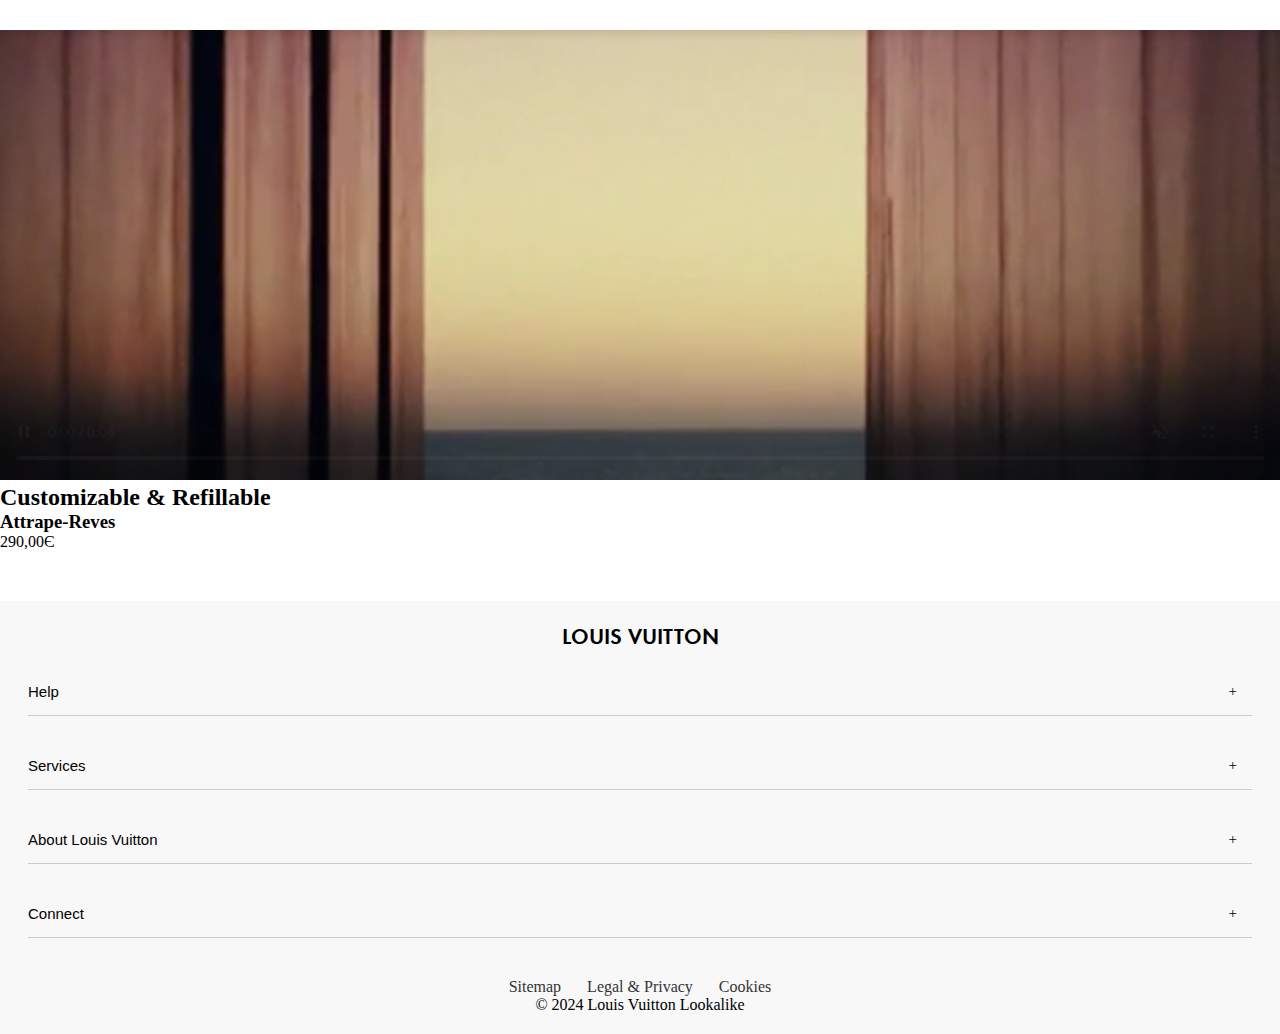
==== attrape-reves.html @ ec3d1ac6 "." ====
<!DOCTYPE html>
<html lang="nl">
<head>
    <meta charset="UTF-8">
    <meta name="viewport" content="width=device-width, initial-scale=1.0">
    <title>Louis Vuitton Lookalike</title>
    <link rel="stylesheet" href="style.css">
</head>
<body>

    <!-- Navigatiebalk -->
    <header>
        <nav>
            <h1>LOUIS VUITTON</h1>            
        </nav>

    </header>

    <main>

        <section class="hero">
            <video autoplay loop muted controls>
                <source src="./videos/attrape-reves-video.mp4" type="video/mp4">
            </video>
        </section>

        <section class="beschrijving">

            <h2>Customizable & Refillable</h2>

            <h3>Attrape-Reves</h3>
            <p>290,00Є</p>

        </section>


    </main>


    <!-- Footer -->
    <footer>

        <h2>LOUIS VUITTON</h2>

        <ul class="buttonlist">
            <li><button type="button">Help</button><p>+</p></li>
            <li><button type="button">Services</button><p>+</p></li>
            <li><button type="button">About Louis Vuitton</button><p>+</p></li>
            <li><button type="button">Connect</button><p>+</p></li> 
        </ul>

        <ul>
            <li><a href="#">Sitemap</a></li>
            <li><a href="#">Legal & Privacy</a></li>
            <li><a href="#">Cookies</a></li> 
        </ul>

        <p>&copy; 2024 Louis Vuitton Lookalike</p>

    </footer>

    <script src="document.js"></script>
</body>
</html>
---- style.css ----
/* FONTS IMPLEMENTEREN */
@font-face {
    font-family: LouisVuitton;
    font-weight: normal;
    src: url("./fonts/LouisVuitton-Regular.woff2");
}

@font-face {
    font-family: LouisVuitton;
    font-weight: bold;
    src: url("./fonts/LouisVuitton-Demi.woff2");
}

@font-face {
    font-family: LouisVuittonOblique;
    font-weight: normal;
    src: url("./fonts/LouisVuitton-Oblique.woff2");
}

* {
    margin: 0;
    padding: 0;
}

header {
  position: fixed;
  top: 0;
  width: 100%;
  background: white;
  padding: 15px;
  box-shadow: 0 4px 8px rgba(0, 0, 0, 0.1);
  display: flex;
  justify-content: flex-start;
  column-gap: 4em;
  align-items: center;
  z-index: 999;
}

header > button {
  order:-1;
  border: none;
}



/************/
/* HET MENU */
/************/

header nav {
  /* JOUW CODE HIER - stap 1 */
  position:fixed;
  left:0;
  right:0;
  top:3.5em;
  bottom:0;
  
  /* JOUW CODE HIER - stap 2 */
  translate: 0% -150%;
  
  /* JOUW CODE HIER - stap 4 */
  transition:translate .3s;
}

header button img{
  padding: 0.5em;
  background-color: #000;
}

header button{
  border: none;
}

.menubuttonlist {
  flex-direction: column;

}

.menubuttonlist li{
  display: flex;
  justify-content: space-between;
}

.menubuttonlist button{
  font-size: 20px;
  font-family: LouisVuitton;
  font-weight: normal;
  border: none;
  background-color: #f8f8f8;
}

.menubuttonlist p{
  font-size: 20px;
  font-family: LouisVuitton;
  font-weight: Bold;
  padding: 1em 2em 1em 1em;
}

/* als menu open is */
nav.toonMenu {
  /* JOUW CODE HIER - stap 4 */
  translate:0% 0%;
  background-color: #f8f8f8;
  text-decoration: none;
  width: 100%;
  padding: 1em 0em 0em 1em;
  top: 0em;

}


h1{
    font-family: LouisVuitton;
    font-weight: bold;
    font-size: 22px;
}

/* HERO GEDEELTE */
.hero {
    position: relative;
    background-color: white;
}

.hero video{
    height: 30em;
    object-fit: cover;
    width: 100%;
}

.hero h2{
    position: absolute;
    display: flex;
    justify-content: center;
    text-align: center;
    bottom: 5rem;
    left: 4rem;
    right: 4rem;
    font-family: LouisVuitton;
    font-weight: normal;
    font-size: 30px;
    color: white;
}

.hero div{
    position: absolute;
    display: flex;
    justify-content: center;   
    bottom: 3rem;
    left: 4rem;
    right: 4rem;
}

.hero a{
    padding-top: 30px;
    padding-left: 15px;
    padding-right: 15px;
    font-family: LouisVuitton;
    font-weight: normal;
    text-decoration: underline;
    color: white;
}

/* EXPLORE GEDEELTE */
.explore ul{
    display: grid;
    grid-template-columns: 1fr 1fr;
    gap: 2rem;
    margin: 1.2em;
}

.explore li{
    display: flex;
    flex-direction: column; 
    align-items: center;
    text-align: center;

}

.explore img{
    width: 100%;
    border-radius: 2em; 
    order: -1;  
}


.explore H2{
    display: flex;
    text-align: center;
    font-family: LouisVuitton;
    font-weight: bold;
    font-size: 22px;
    margin: 2em;

}

.explore H3{
    width: 100%;
    font-size: 15px;
    font-family: LouisVuitton;
    font-weight: bold;
    margin-top: 1em;
}

/* GIFTS GEDEELTE */
.gifts {
    display: flex;
    flex-direction: column; /* Zorgt ervoor dat elementen onder elkaar staan */
    align-items: center; /* Centreert horizontaal */
}

.gifts img{
    height: 30em;
    object-fit: cover;
    width: 100%;
    margin: 2em 0em 0em 0em;
    
}

.gifts h2{
    font-family: LouisVuitton;
    font-weight: normal;
    font-size: 17px;
    text-align: center; 
    margin-top: 2em;
}

.gifts h3{
    font-family: LouisVuitton;
    font-weight: bold;
    text-align: center;
    font-size: 22px;
    margin-bottom: 1em;
}

.gifts ul{
    display: grid;
    grid-template-columns: 1fr 1fr;
    gap: 2rem;
    margin: 1.2em;
}

.gifts li{
  position:relative;
  display: flex;
  flex-direction: column; 
  align-items: center;
  text-align: center;
}

.gifts ul li img{
    width: 100%;
    height: 12em;
    background-color: #e7e6e5;
    order: -1;  
}

.gifts > a:last-of-type{
    text-decoration: none;
    font-family: LouisVuitton;
    font-weight: normal;
    border: 1px solid #000; 
    color: #000;
    padding: .8125rem 2rem;
    border-radius: 2em; 
    margin: 3em 0em 3em 0em;
    
}

.gifts ul li a{
  text-decoration: none;
  color: #000;
  position:relative;
  display: flex;
  flex-direction: column; 
  align-items: center;
  text-align: center;
}

.gifts button {
  text-decoration: none;
  position: absolute;
  right: 0.5em;
  top: 0.2em;
  z-index: 3;
  padding: 0em;
  font-size: 2em;
  background: none;
  border: none;
  width: fit-content;
}

li.liked button.like {  
  background: none;
  color:crimson;
  font-size: 2em;
}


.services h2{
    font-family: LouisVuitton;
    font-weight: bold;
    font-size: 22px;
    text-align: center; 
    margin-bottom: 1em;
}

.services p{
    font-family: LouisVuitton;
    font-weight: normal;  
    font-size: 17px;
    margin-bottom: 2em;
    text-align: center;
}

  
/******************************/
/* DE CAROCARROUSEL CONTAINER */
/******************************/

.caroCarrousel {
	/* basis waarden die door de hele carrousel gebruikt worden */
	/* kun je zelf aanpassen */
	--caroCarrouselMainColor:#333;
  --caroCarrouselAccentColor:#1b75b3;
	--caroCarrouselShadeColor:#ddd9;

  position: relative;
	outline:none;
}

/************************************/
/* de carrousel elementen container */
.caroCarrousel > ul {
  margin: 0; padding: 0;
  list-style: none;
	display: flex;
	
	/* handmatig scrollen is mogelijk */
	overflow: hidden;
	
	/* snappen als er gescrolled wordt - andere helft bij li */
  scroll-snap-type: inline mandatory;
  
  /* smooth als met js gescrolled wordt */
	scroll-behavior: smooth;
  
  /* scrollbar zoveel mogelijk verbergen */
  -webkit-overflow-scrolling: touch; /* voor iOS*/
  -ms-overflow-style: none; /* voor IE */
	scrollbar-width: none; /* voor firefox */
}

.caroCarrousel > ul::-webkit-scrollbar {
  /* scrollbar zoveel mogelijk verbergen */
  display: none; /* voor chrome, safari en edge*/
}

/* de carrousel elementen */
.caroCarrousel > ul li {
  flex-basis: 90%;
  flex-shrink: 0;
  /* snappen als er gescrolled wordt - andere helft bij ul */
	scroll-snap-align:center;
  margin: 1.2em;
    
}

/* de stijlen voor jouw content hier */
.caroCarrousel > ul li > img {
  display: block;
  width: 100%;
}

.caroCarrousel li p{
    font-family: LouisVuitton;
    font-weight: normal;
    font-size: 17px;
    text-align: center;
    margin: 1em 0em 1em 0em;
}


/****************/
/* DE BOLLETJES */
/****************/

/* de bolletjes container */
.caroCarrousel nav ul {
  position: absolute;
	left: 2em; right: 2em;
	bottom: -1em;
	margin: 0;
  padding: 0 0 .5em;
  list-style: none;
	
	display: flex;
/* 	flex-wrap:wrap; */
  justify-content: center;
  gap:.4em;
}

/* een bolletje container */
.caroCarrousel > nav li {
	flex-basis: 0.7em;
	aspect-ratio: 1/1;
}

/* de bolletjes */
.caroCarrousel > nav a {
  display: block;
  width:100%;
  height:100%;
  
  text-decoration: none;
	color: var(--caroCarrouselMainColor);
  background-color: var(--caroCarrouselShadeColor);
	border-radius: 50%;
  outline: none;
	box-shadow: inset 0 0 0 1px currentColor;
  
  transition: 0.5s;
}

.caroCarrousel > nav a:hover,
.caroCarrousel > nav a:focus {
  color: var(--caroCarrouselAccentColor);
}

.caroCarrousel > nav a.current {
  background-color: currentColor;
}

/* FOOTER GEDEELTE */

.buttonlist {
  flex-direction: column;
  margin-bottom: 2em;
}

.buttonlist li{
  display: flex;
  border-bottom: 1px solid #ccc; /* Lijn tussen items */
  margin: 0.5em;
  justify-content: space-between;
}

.buttonlist button{
  font-size: 15px;
  border: none;
  background-color: #f8f8f8;
  padding: 1em 7em 1em 0em;
}

.buttonlist p{
  font-size: 15px;
  border: none;
  padding: 1em;
}



footer {
    background-color: #f8f8f8;
    text-align: center;
    padding: 20px;
    margin-top: 50px;
}

footer h2{
    font-family: LouisVuitton;
    font-weight: bold;
    font-size: 22px;
}

footer ul {
    list-style: none;
    display: flex;
    justify-content: center;
    gap: 10px;
    margin-top: 10px;
}

footer a {
    text-decoration: none;
    color: #333;
    margin: 0.5em;
}
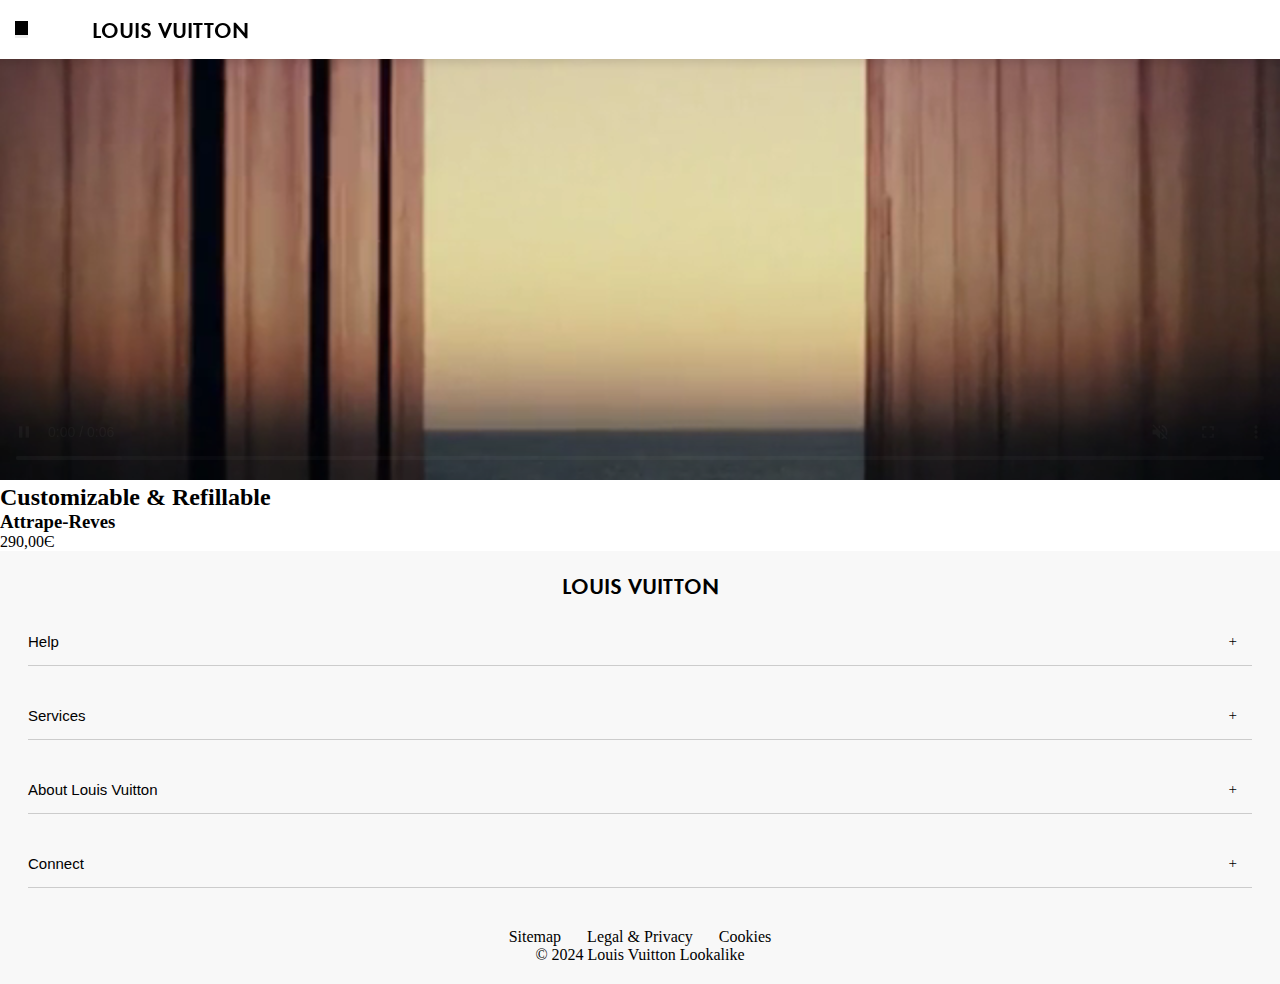
==== commit a86651bb: "darkmode toegevoegd" ====
--- a/attrape-reves.html
+++ b/attrape-reves.html
@@ -10,8 +10,31 @@
 
     <!-- Navigatiebalk -->
     <header>
+
+        <a href="./index.html">
+            <h1>LOUIS VUITTON</h1> 
+        </a>
+        <button aria-hidden="true"><img src="https://assets.codepen.io/274456/ui-icon-hamburger.svg" alt="" /></button>
+  
+
         <nav>
-            <h1>LOUIS VUITTON</h1>            
+
+            <button aria-hidden="true"><img src="https://assets.codepen.io/274456/ui-icon-cross.svg" alt="" /></button>
+    
+            <ul class="menubuttonlist">
+                <li><button type="button">Gifts</button><p>></p></li>
+                <li><button type="button">New</button><p>></p></li>
+                <li><button type="button">Bags and Small Leather Goods</button><p>></p></li>
+                <li><button type="button">Women</button><p>></p></li> 
+                <li><button type="button">Men</button><p>></p></li> 
+                <li><button type="button">Jewelry</button><p>></p></li> 
+                <li><button type="button">Watches</button><p>></p></li> 
+                <li><button type="button">Perfumes</button><p>></p></li> 
+                <li><button type="button">Trunks, Travel and Home</button><p>></p></li> 
+                <li><button type="button">Services</button><p>></p></li>
+                <li><button type="button">The Maison Louis Vuitton</button><p>></p></li>
+            </ul>
+
         </nav>
 
     </header>
--- a/style.css
+++ b/style.css
@@ -15,6 +15,20 @@
     font-family: LouisVuittonOblique;
     font-weight: normal;
     src: url("./fonts/LouisVuitton-Oblique.woff2");
+}
+
+:root{
+  --primary-color: white;
+  --footer-color: #f8f8f8;
+  --secondary-color: black;
+  --font-color: black;
+}
+
+[data-theme="dark"] {
+  --primary-color: #3b3939;
+  --secondary-color: #b8b8b8;
+  --footer-color:black ;
+  --font-color: #fff;
 }
 
 * {
@@ -26,7 +40,7 @@
   position: fixed;
   top: 0;
   width: 100%;
-  background: white;
+  background: var(--primary-color);
   padding: 15px;
   box-shadow: 0 4px 8px rgba(0, 0, 0, 0.1);
   display: flex;
@@ -41,6 +55,11 @@
   border: none;
 }
 
+.modeswitch img{
+  width: 2em;
+  height: 2em;
+}
+
 
 
 /************/
@@ -49,7 +68,7 @@
 
 header nav {
   /* JOUW CODE HIER - stap 1 */
-  position:fixed;
+  position: fixed;
   left:0;
   right:0;
   top:3.5em;
@@ -64,17 +83,13 @@
 
 header button img{
   padding: 0.5em;
-  background-color: #000;
+  background-color: black;
 }
 
 header button{
   border: none;
 }
 
-.menubuttonlist {
-  flex-direction: column;
-
-}
 
 .menubuttonlist li{
   display: flex;
@@ -86,7 +101,8 @@
   font-family: LouisVuitton;
   font-weight: normal;
   border: none;
-  background-color: #f8f8f8;
+  background-color: var(--primary-color);
+  color: var(--font-color);
 }
 
 .menubuttonlist p{
@@ -99,15 +115,19 @@
 /* als menu open is */
 nav.toonMenu {
   /* JOUW CODE HIER - stap 4 */
-  translate:0% 0%;
-  background-color: #f8f8f8;
-  text-decoration: none;
+  translate: 0% 0%;
+  background-color: var(--primary-color);
+  color: var(--font-color);
   width: 100%;
   padding: 1em 0em 0em 1em;
   top: 0em;
 
 }
 
+header a{
+  text-decoration: none;
+  color: var(--font-color);
+}
 
 h1{
     font-family: LouisVuitton;
@@ -117,8 +137,8 @@
 
 /* HERO GEDEELTE */
 .hero {
-    position: relative;
-    background-color: white;
+    position: relative;;
+    background-color: var(--primary-color);
 }
 
 .hero video{
@@ -161,11 +181,16 @@
 }
 
 /* EXPLORE GEDEELTE */
+.explore{
+  background-color: var(--primary-color);
+}
+
 .explore ul{
     display: grid;
     grid-template-columns: 1fr 1fr;
     gap: 2rem;
-    margin: 1.2em;
+    padding: 1.2em;
+
 }
 
 .explore li{
@@ -173,6 +198,7 @@
     flex-direction: column; 
     align-items: center;
     text-align: center;
+    margin-bottom: 2em;
 
 }
 
@@ -189,7 +215,8 @@
     font-family: LouisVuitton;
     font-weight: bold;
     font-size: 22px;
-    margin: 2em;
+    padding: 2em;
+    color: var(--font-color);
 
 }
 
@@ -199,6 +226,7 @@
     font-family: LouisVuitton;
     font-weight: bold;
     margin-top: 1em;
+    color: var(--font-color);
 }
 
 /* GIFTS GEDEELTE */
@@ -206,22 +234,25 @@
     display: flex;
     flex-direction: column; /* Zorgt ervoor dat elementen onder elkaar staan */
     align-items: center; /* Centreert horizontaal */
+    background-color: var(--primary-color);
 }
 
 .gifts img{
     height: 30em;
     object-fit: cover;
     width: 100%;
-    margin: 2em 0em 0em 0em;
+    margin: 0;
     
 }
+
 
 .gifts h2{
     font-family: LouisVuitton;
     font-weight: normal;
     font-size: 17px;
     text-align: center; 
-    margin-top: 2em;
+    padding-top: 2em;
+    color: var(--font-color);
 }
 
 .gifts h3{
@@ -230,6 +261,7 @@
     text-align: center;
     font-size: 22px;
     margin-bottom: 1em;
+    color: var(--font-color);
 }
 
 .gifts ul{
@@ -245,6 +277,7 @@
   flex-direction: column; 
   align-items: center;
   text-align: center;
+  color: var(--font-color);
 }
 
 .gifts ul li img{
@@ -258,8 +291,8 @@
     text-decoration: none;
     font-family: LouisVuitton;
     font-weight: normal;
-    border: 1px solid #000; 
-    color: #000;
+    border: 1px solid black; 
+    color: black;
     padding: .8125rem 2rem;
     border-radius: 2em; 
     margin: 3em 0em 3em 0em;
@@ -268,7 +301,7 @@
 
 .gifts ul li a{
   text-decoration: none;
-  color: #000;
+  color: var(--font-colorr);
   position:relative;
   display: flex;
   flex-direction: column; 
@@ -295,6 +328,9 @@
   font-size: 2em;
 }
 
+.services{
+  background-color: var(--primary-color);
+}
 
 .services h2{
     font-family: LouisVuitton;
@@ -302,6 +338,7 @@
     font-size: 22px;
     text-align: center; 
     margin-bottom: 1em;
+    color: var(--font-color);
 }
 
 .services p{
@@ -310,6 +347,7 @@
     font-size: 17px;
     margin-bottom: 2em;
     text-align: center;
+    color: var(--font-color);
 }
 
   
@@ -326,6 +364,7 @@
 
   position: relative;
 	outline:none;
+
 }
 
 /************************************/
@@ -390,7 +429,7 @@
 	left: 2em; right: 2em;
 	bottom: -1em;
 	margin: 0;
-  padding: 0 0 .5em;
+  padding: 0em 0em 2em 0em;
   list-style: none;
 	
 	display: flex;
@@ -447,7 +486,7 @@
 .buttonlist button{
   font-size: 15px;
   border: none;
-  background-color: #f8f8f8;
+  background-color: var(--footer-color);
   padding: 1em 7em 1em 0em;
 }
 
@@ -460,16 +499,17 @@
 
 
 footer {
-    background-color: #f8f8f8;
+    background-color: var(--footer-color);
     text-align: center;
     padding: 20px;
-    margin-top: 50px;
+
 }
 
 footer h2{
     font-family: LouisVuitton;
     font-weight: bold;
     font-size: 22px;
+    color: var(--font-color);
 }
 
 footer ul {
@@ -478,10 +518,20 @@
     justify-content: center;
     gap: 10px;
     margin-top: 10px;
+
+}
+
+footer button{
+  color: var(--font-color);
 }
 
 footer a {
     text-decoration: none;
-    color: #333;
+    color: var(--font-color);
     margin: 0.5em;
-}+}
+
+footer p{
+  color: var(--font-color);
+}
+
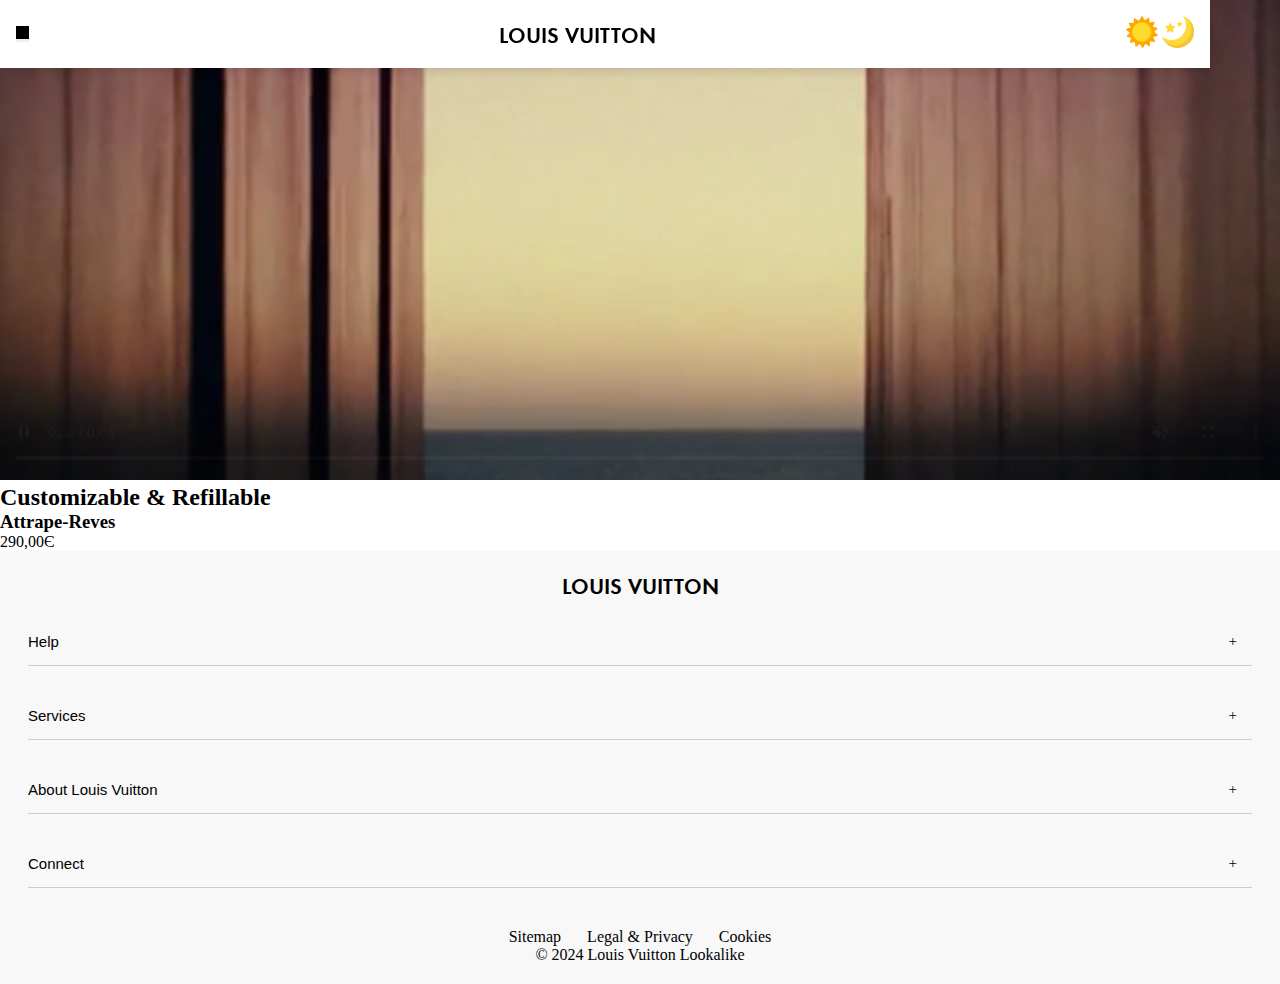
==== commit ba0387be: "readme aangepast" ====
--- a/attrape-reves.html
+++ b/attrape-reves.html
@@ -36,6 +36,13 @@
             </ul>
 
         </nav>
+
+        <div class="modeswitch">
+
+              <img class="sun" src="[data-uri]" />
+              <img class="moon hide" src="[data-uri]" />
+        
+        </div>    
 
     </header>
 
--- a/style.css
+++ b/style.css
@@ -22,13 +22,15 @@
   --footer-color: #f8f8f8;
   --secondary-color: black;
   --font-color: black;
+  --giftsulimg: #e7e6e5;
 }
 
 [data-theme="dark"] {
-  --primary-color: #3b3939;
+  --primary-color: #565353;
   --secondary-color: #b8b8b8;
   --footer-color:black ;
   --font-color: #fff;
+  --giftsulimg: #97938f ;
 }
 
 * {
@@ -39,13 +41,12 @@
 header {
   position: fixed;
   top: 0;
-  width: 100%;
+  width: 92%;
   background: var(--primary-color);
-  padding: 15px;
+  padding: 1em;
   box-shadow: 0 4px 8px rgba(0, 0, 0, 0.1);
   display: flex;
-  justify-content: flex-start;
-  column-gap: 4em;
+  justify-content: space-between;
   align-items: center;
   z-index: 999;
 }
@@ -283,7 +284,7 @@
 .gifts ul li img{
     width: 100%;
     height: 12em;
-    background-color: #e7e6e5;
+    background-color: var(--giftsulimg);
     order: -1;  
 }
 
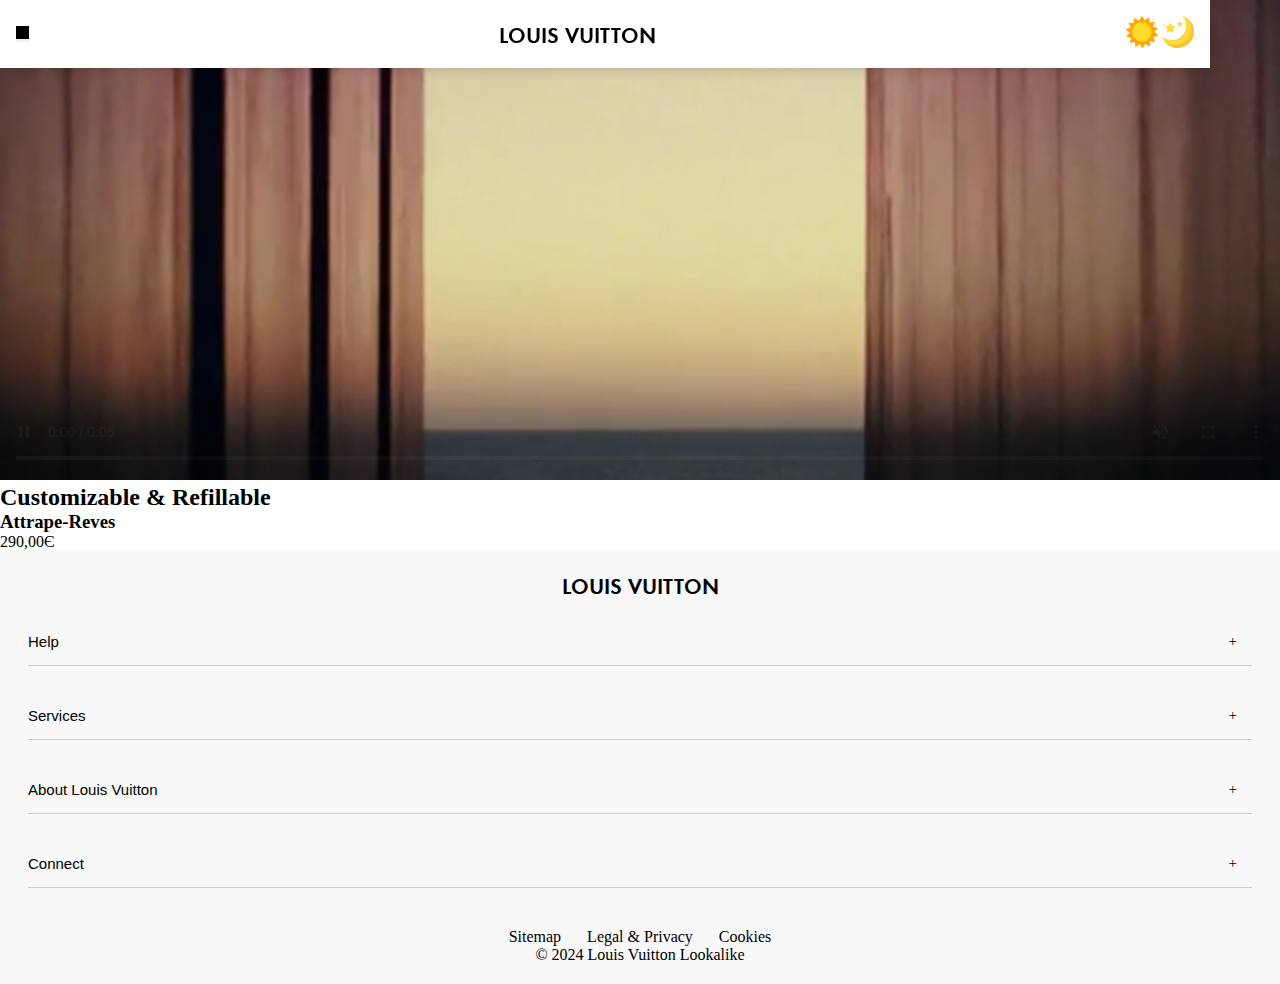
==== commit 21951947: "Readme aangepast 2" ====
--- a/attrape-reves.html
+++ b/attrape-reves.html
@@ -1,5 +1,5 @@
 <!DOCTYPE html>
-<html lang="nl">
+<html lang="en">
 <head>
     <meta charset="UTF-8">
     <meta name="viewport" content="width=device-width, initial-scale=1.0">
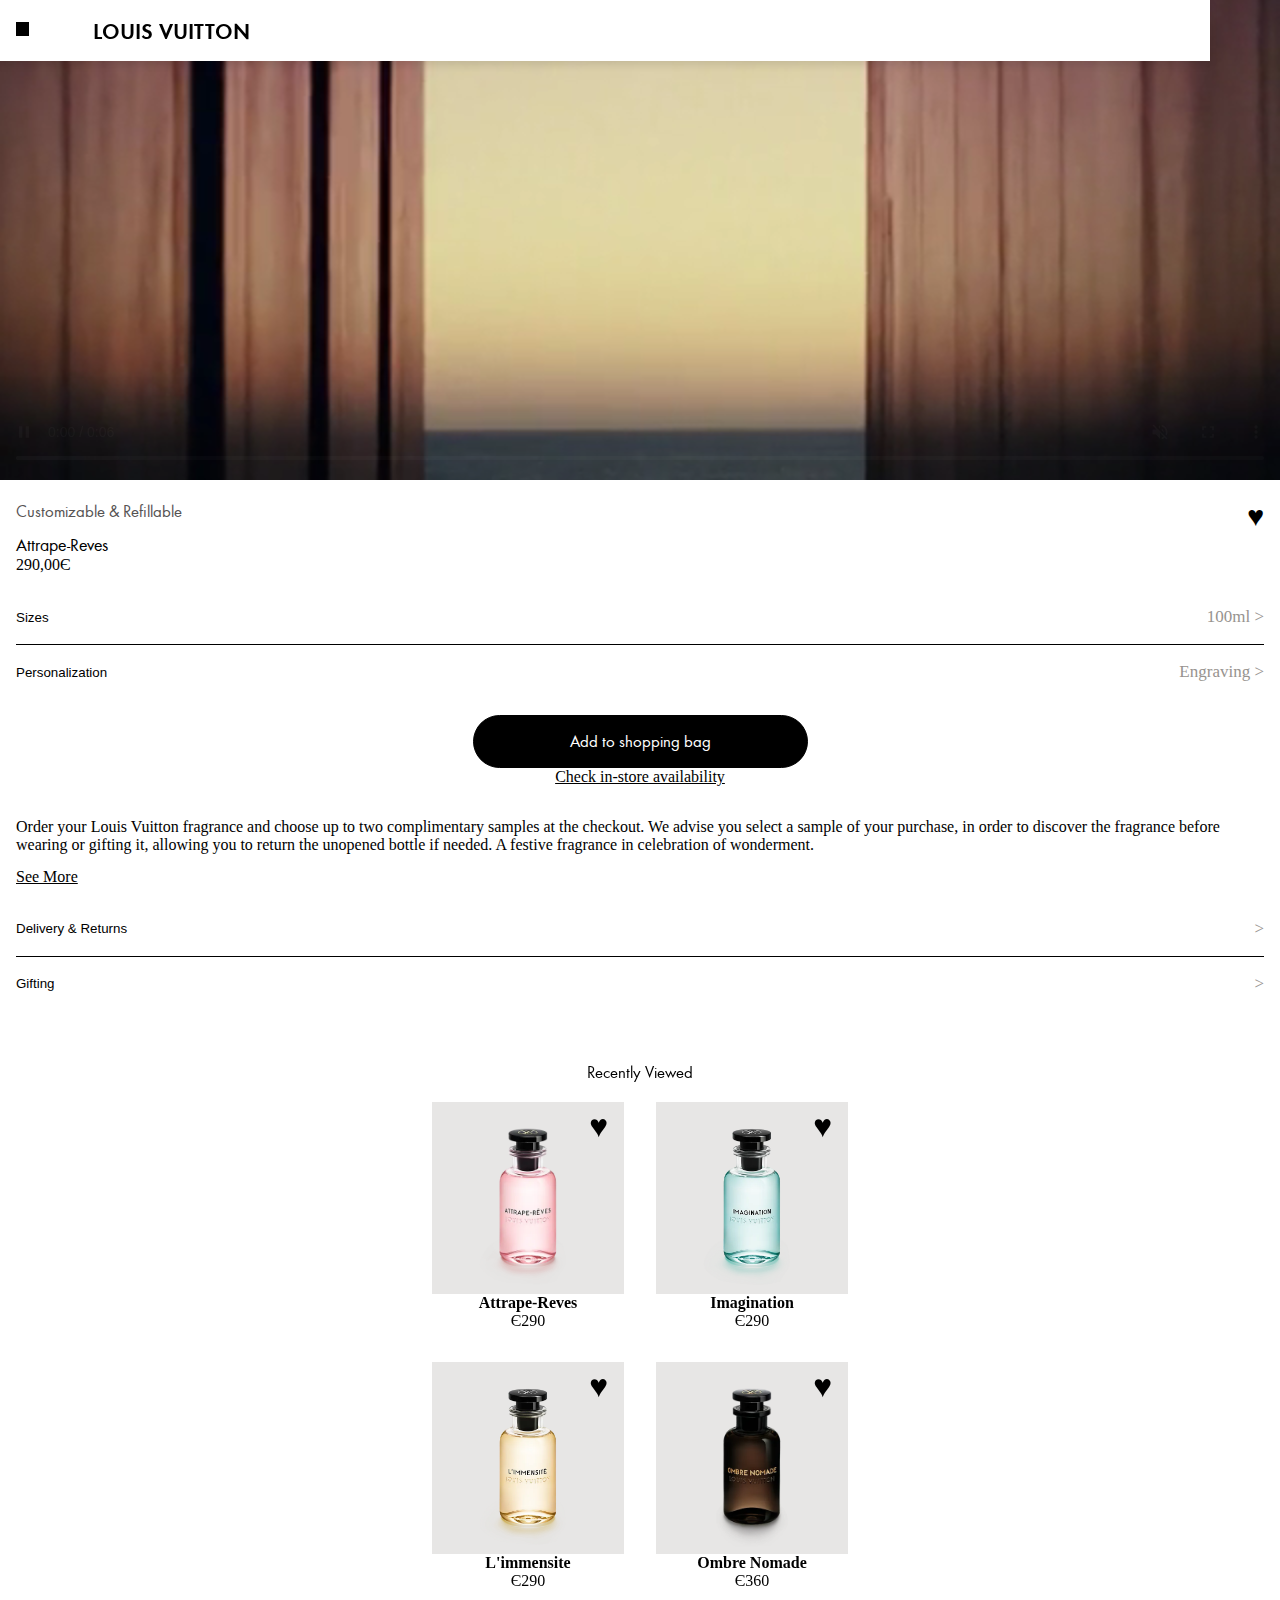
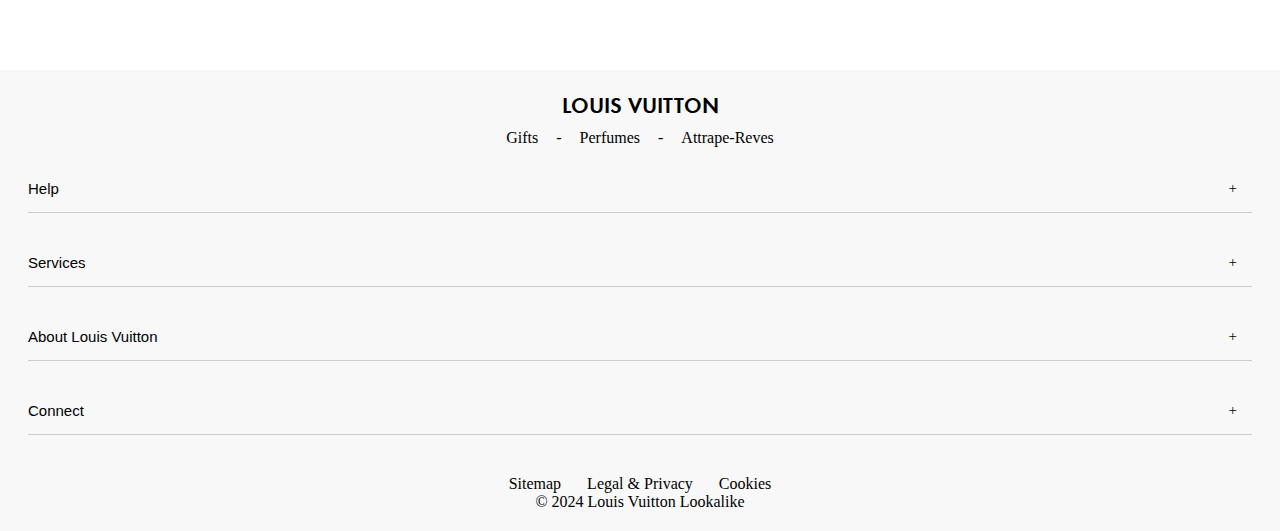
==== commit 0b352959: "Add files via upload" ====
--- a/attrape-reves.html
+++ b/attrape-reves.html
@@ -16,7 +16,6 @@
         </a>
         <button aria-hidden="true"><img src="https://assets.codepen.io/274456/ui-icon-hamburger.svg" alt="" /></button>
   
-
         <nav>
 
             <button aria-hidden="true"><img src="https://assets.codepen.io/274456/ui-icon-cross.svg" alt="" /></button>
@@ -35,31 +34,121 @@
                 <li><button type="button">The Maison Louis Vuitton</button><p>></p></li>
             </ul>
 
-        </nav>
+            <ul class="menulinks">
+                <li> <a href="#">Sustainability</a></li>
+                <li> <a href="#">MyLV</a></li>
+                <li> <a href="#">Locate a Store</a></li>
+                <li> <a href="#">Ship to: Netherlands</a></li>
+                <li> <a href="#">Wishlist</a></li>
+                <li> <a href="#">Can we help you?</a></li>
+                <li> <a href="#">+31 207 219 441</a></li>     
+            </ul>
 
-        <div class="modeswitch">
+            <div class="modeswitch">
 
-              <img class="sun" src="[data-uri]" />
-              <img class="moon hide" src="[data-uri]" />
-        
-        </div>    
+                <img class="sun" src="./images/sun.svg" alt="schakel dark mode in"/>
+                <img class="moon hide" src="./images/moon.svg" alt="schakel dark mode uit"/>
+          
+            </div>
+
+        </nav>    
 
     </header>
 
     <main>
 
-        <section class="hero">
+        <section class="beschrijving">
             <video autoplay loop muted controls>
                 <source src="./videos/attrape-reves-video.mp4" type="video/mp4">
             </video>
+            <div>
+                <ul class="intro">
+                    <li>
+                        <h2>Customizable & Refillable</h2>
+                        <button class="like" aria-label="like the product">♥</button>
+                    </li>
+                    <li><h3>Attrape-Reves</h3></li>
+                    <li><p>290,00Є</p></li>
+                </ul>
+
+                <ul class="tweebuttons">
+                    <li><button type="button">Sizes</button><p>100ml ></p></li>
+                    <li><button type="button">Personalization</button><p>Engraving ></p></li>
+                </ul>
+                
+                <ul class="koop">
+                    <li><button>Add to shopping bag</button></li>
+                    <li><a href="#">Check in-store availability</a></li>
+                </ul>
+
+                <article class="showmore">
+                    <p>
+                        Order your Louis Vuitton fragrance and choose up to two complimentary samples at the checkout. 
+                        We advise you select a sample of your purchase, in order to discover the fragrance before wearing or
+                        gifting it, allowing you to return the unopened bottle if needed. A festive fragrance in celebration of wonderment.
+                    </p>
+                    <input id="read-more-check-1" type="checkbox" class="read-more-check">
+                    <label for="read-more-check-1" class="read-more-label"></label>
+                    <p class="read-more">
+                        Cocoa as airy light as a wondrous journey somewhere between dream and reality. Like the Northern Lights appearing 
+                        out of nowhere, Attrape-Rêves is the fragrant embodiment of supernatural phenomena forever embedded in the memory 
+                        of some far-flung exploration. Inspired by such waking dreams, the Master Perfumer Jacques Cavallier Belletrud
+                        imagines a trail like a shower of shooting stars, where raw cocoa powder mingles with a bouquet of peonies.
+                        Then comes the patchouli heart, enlivened by litchi’s fresh and sparkling notes.
+                    <p>
+                </article>
+
+                <ul class="tweebuttons">
+                    <li><button type="button">Delivery & Returns</button><p>></p></li>
+                    <li><button type="button">Gifting</button><p>></p></li>
+                </ul>
+            </div>
         </section>
 
-        <section class="beschrijving">
+        <section class="recentlyviewed">
 
-            <h2>Customizable & Refillable</h2>
+            <h2>Recently Viewed</h2>
 
-            <h3>Attrape-Reves</h3>
-            <p>290,00Є</p>
+            <ul>
+            
+                <li>
+                    <a href="./attrape-reves.html">
+                        <h4>Attrape-Reves</h4>
+                        <p>Є290</p>
+                        <img src="./images/attrape-reves-parfum.webp" alt="Picture of Parfum Attrape-Reves">
+                    </a>
+                    <button class="like" aria-label="like the product">♥</button>
+                </li>
+            
+        
+                <li>
+                    <a>
+                        <h4>Imagination</h4>
+                        <p>Є290</p>
+                        <img src="./images/imagination-parfum.webp" alt="Picture of Parfum Imagination">
+                    </a>    
+                    <button class="like" aria-label="like the product">♥</button>
+                </li>
+
+                <li>
+                    <a>
+                        <h4>L'immensite</h4>
+                        <p>Є290</p>
+                        <img src="./images/l-immensite-parfum.webp" alt="Picture of Parfum L'immensite">
+                    </a>
+                    <button class="like" aria-label="like the product">♥</button>
+                </li>
+
+                <li>
+                    <a>
+                        <h4>Ombre Nomade</h4>
+                        <p>Є360</p>
+                        <img src="./images/ombre-nomade-parfum.webp" alt="Picture of Parfum Ombre Nomade">
+                    </a>
+                    <button class="like" aria-label="like the product">♥</button>
+                </li>
+
+            </ul>
 
         </section>
 
@@ -71,6 +160,14 @@
     <footer>
 
         <h2>LOUIS VUITTON</h2>
+
+        <ul>
+            <li><a href="#">Gifts</a></li>
+            <li><p>-</p></li>
+            <li><a href="#">Perfumes</a></li> 
+            <li><p>-</p></li>
+            <li><a href="#">Attrape-Reves</a></li>
+        </ul>
 
         <ul class="buttonlist">
             <li><button type="button">Help</button><p>+</p></li>
@@ -90,5 +187,7 @@
     </footer>
 
     <script src="document.js"></script>
+
+
 </body>
 </html>--- a/style.css
+++ b/style.css
@@ -1,20 +1,20 @@
 /* FONTS IMPLEMENTEREN */
 @font-face {
-    font-family: LouisVuitton;
-    font-weight: normal;
-    src: url("./fonts/LouisVuitton-Regular.woff2");
+  font-family: LouisVuitton;
+  font-weight: normal;
+  src: url("./fonts/LouisVuitton-Regular.woff2");
 }
 
 @font-face {
-    font-family: LouisVuitton;
-    font-weight: bold;
-    src: url("./fonts/LouisVuitton-Demi.woff2");
+  font-family: LouisVuitton;
+  font-weight: bold;
+  src: url("./fonts/LouisVuitton-Demi.woff2");
 }
 
 @font-face {
-    font-family: LouisVuittonOblique;
-    font-weight: normal;
-    src: url("./fonts/LouisVuitton-Oblique.woff2");
+  font-family: LouisVuittonOblique;
+  font-weight: normal;
+  src: url("./fonts/LouisVuitton-Oblique.woff2");
 }
 
 :root{
@@ -34,8 +34,8 @@
 }
 
 * {
-    margin: 0;
-    padding: 0;
+  margin: 0;
+  padding: 0;
 }
 
 header {
@@ -46,27 +46,10 @@
   padding: 1em;
   box-shadow: 0 4px 8px rgba(0, 0, 0, 0.1);
   display: flex;
-  justify-content: space-between;
+  gap: 4em;
   align-items: center;
   z-index: 999;
 }
-
-header > button {
-  order:-1;
-  border: none;
-}
-
-.modeswitch img{
-  width: 2em;
-  height: 2em;
-}
-
-
-
-/************/
-/* HET MENU */
-/************/
-
 header nav {
   /* JOUW CODE HIER - stap 1 */
   position: fixed;
@@ -74,11 +57,8 @@
   right:0;
   top:3.5em;
   bottom:0;
-  
-  /* JOUW CODE HIER - stap 2 */
-  translate: 0% -150%;
-  
-  /* JOUW CODE HIER - stap 4 */
+  background-color: var(--primary-color);
+  translate: 0% -200%;
   transition:translate .3s;
 }
 
@@ -86,15 +66,58 @@
   padding: 0.5em;
   background-color: black;
 }
-
-header button{
+header > button {
+  order:-1;
   border: none;
-}
-
+  background-color: var(--primary-color);
+}
+
+header a{
+  text-decoration: none;
+  color: var(--font-color);
+}
+
+main{
+  background-color: var(--primary-color);
+}
+
+h1{
+  font-family: LouisVuitton;
+  font-weight: bold;
+  font-size: 22px;
+}
+
+/************/
+/* HET MENU */
+/************/
+.modeswitch{
+  display: flex;
+  flex-direction: row;
+  justify-content: space-between;
+  margin-right: 2em;
+}
+
+.modeswitch img{
+  width: 3em;
+  height: 3em;
+  margin: 2em 0em 2em 0em;
+}
 
 .menubuttonlist li{
   display: flex;
-  justify-content: space-between;
+}
+
+.menubuttonlist li:last-of-type{
+  margin-bottom: 2em;
+  border-bottom: 1px solid black; /* Lijn tussen items */
+}
+
+.menulinks li{
+  margin: 1em;
+  font-family: LouisVuitton;
+  font-weight: normal;
+  font-size: 17px;
+  text-decoration: none;
 }
 
 .menubuttonlist button{
@@ -115,70 +138,58 @@
 
 /* als menu open is */
 nav.toonMenu {
-  /* JOUW CODE HIER - stap 4 */
   translate: 0% 0%;
   background-color: var(--primary-color);
   color: var(--font-color);
   width: 100%;
   padding: 1em 0em 0em 1em;
   top: 0em;
-
-}
-
-header a{
-  text-decoration: none;
-  color: var(--font-color);
-}
-
-h1{
-    font-family: LouisVuitton;
-    font-weight: bold;
-    font-size: 22px;
+  overflow: scroll;
 }
 
 /* HERO GEDEELTE */
 .hero {
-    position: relative;;
-    background-color: var(--primary-color);
-}
-
-.hero video{
-    height: 30em;
-    object-fit: cover;
-    width: 100%;
+  position: relative;
+  background-color: white;
+}
+
+.hero video, .beschrijving video{
+  height: 30em;
+  object-fit: cover;
+  width: 100%;
 }
 
 .hero h2{
-    position: absolute;
-    display: flex;
-    justify-content: center;
-    text-align: center;
-    bottom: 5rem;
-    left: 4rem;
-    right: 4rem;
-    font-family: LouisVuitton;
-    font-weight: normal;
-    font-size: 30px;
-    color: white;
+  position: absolute;
+  display: flex;
+  justify-content: center;
+  text-align: center;
+  bottom: 5rem;
+  left: 4rem;
+  right: 4rem;
+  font-family: LouisVuitton;
+  font-weight: normal;
+  font-size: 30px;
+  color: white;
 }
 
 .hero div{
-    position: absolute;
-    display: flex;
-    justify-content: center;   
-    bottom: 3rem;
-    left: 4rem;
-    right: 4rem;
+  position: absolute;
+  display: flex;
+  justify-content: center;   
+  bottom: 3rem;
+  left: 4rem;
+  right: 4rem;
 }
 
 .hero a{
-    padding-top: 30px;
-    padding-left: 15px;
-    padding-right: 15px;
-    font-family: LouisVuitton;
-    font-weight: normal;
-    text-decoration: underline;
-    color: white;
+  padding-top: 30px;
+  padding-left: 15px;
+  padding-right: 15px;
+  font-family: LouisVuitton;
+  font-weight: normal;
+  text-decoration: underline;
+  color: white;
 }
 
 /* EXPLORE GEDEELTE */
@@ -187,120 +198,126 @@
 }
 
 .explore ul{
-    display: grid;
-    grid-template-columns: 1fr 1fr;
-    gap: 2rem;
-    padding: 1.2em;
-
+  display: grid;
+  grid-template-columns: 1fr 1fr;
+  gap: 2rem;
+  padding: 1.2em;
 }
 
 .explore li{
-    display: flex;
-    flex-direction: column; 
-    align-items: center;
-    text-align: center;
-    margin-bottom: 2em;
-
-}
-
-.explore img{
-    width: 100%;
-    border-radius: 2em; 
-    order: -1;  
-}
-
-
-.explore H2{
-    display: flex;
-    text-align: center;
-    font-family: LouisVuitton;
-    font-weight: bold;
-    font-size: 22px;
-    padding: 2em;
-    color: var(--font-color);
-
-}
-
-.explore H3{
-    width: 100%;
-    font-size: 15px;
-    font-family: LouisVuitton;
-    font-weight: bold;
-    margin-top: 1em;
-    color: var(--font-color);
-}
-
-/* GIFTS GEDEELTE */
-.gifts {
-    display: flex;
-    flex-direction: column; /* Zorgt ervoor dat elementen onder elkaar staan */
-    align-items: center; /* Centreert horizontaal */
-    background-color: var(--primary-color);
-}
-
-.gifts img{
-    height: 30em;
-    object-fit: cover;
-    width: 100%;
-    margin: 0;
-    
-}
-
-
-.gifts h2{
-    font-family: LouisVuitton;
-    font-weight: normal;
-    font-size: 17px;
-    text-align: center; 
-    padding-top: 2em;
-    color: var(--font-color);
-}
-
-.gifts h3{
-    font-family: LouisVuitton;
-    font-weight: bold;
-    text-align: center;
-    font-size: 22px;
-    margin-bottom: 1em;
-    color: var(--font-color);
-}
-
-.gifts ul{
-    display: grid;
-    grid-template-columns: 1fr 1fr;
-    gap: 2rem;
-    margin: 1.2em;
-}
-
-.gifts li{
-  position:relative;
   display: flex;
   flex-direction: column; 
   align-items: center;
   text-align: center;
-  color: var(--font-color);
-}
-
-.gifts ul li img{
-    width: 100%;
-    height: 12em;
-    background-color: var(--giftsulimg);
-    order: -1;  
-}
-
-.gifts > a:last-of-type{
-    text-decoration: none;
-    font-family: LouisVuitton;
-    font-weight: normal;
-    border: 1px solid black; 
-    color: black;
-    padding: .8125rem 2rem;
-    border-radius: 2em; 
-    margin: 3em 0em 3em 0em;
-    
-}
-
-.gifts ul li a{
+  margin-bottom: 2em;
+}
+
+.explore img{
+  width: 100%;
+  border-radius: 2em; 
+  order: -1;  
+}
+
+.explore H2{
+  display: flex;
+  text-align: center;
+  font-family: LouisVuitton;
+  font-weight: bold;
+  font-size: 22px;
+  padding: 2em;
+  color: var(--font-color);
+}
+
+.explore H3{
+  width: 100%;
+  font-size: 15px;
+  font-family: LouisVuitton;
+  font-weight: bold;
+  margin-top: 1em;
+  color: var(--font-color);
+}
+
+/* GIFTS GEDEELTE */
+.gifts, .recentlyviewed {
+  display: flex;
+  flex-direction: column; /* Zorgt ervoor dat elementen onder elkaar staan */
+  align-items: center; /* Centreert horizontaal */
+  background-color: transparent;
+  margin-bottom: 2em;
+}
+
+.gifts img{
+  position: sticky;
+  top: 0;
+  left: 0;
+  height: 30em;
+  object-fit: cover;
+  width: 100%;
+  margin: 0;   
+}
+
+.gifts h2, .recentlyviewed h2 {
+  font-family: LouisVuitton;
+  font-weight: normal;
+  font-size: 17px;
+  text-align: center; 
+  padding-top: 2em;
+  color: var(--font-color);
+  z-index: 10;
+}
+
+.gifts h3, .recentlyviewed h3{
+  font-family: LouisVuitton;
+  font-weight: bold;
+  text-align: center;
+  font-size: 22px;
+  margin-bottom: 1em;
+  color: var(--font-color);
+  z-index: 10;
+}
+
+.gifts ul, .recentlyviewed ul{
+  display: grid;
+  grid-template-columns: 1fr 1fr;
+  gap: 2rem;
+  margin: 1.2em 1.2em 3em 1.2em;
+}
+
+.gifts li, .recentlyviewed li{
+  position:relative;
+  display: flex;
+  flex-direction: column; 
+  align-items: center;
+  text-align: center;
+  color: var(--font-color);
+  
+}
+
+.gifts ul li img, .recentlyviewed ul li img{
+  width: 100%;
+  height: 12em;
+  background-color: var(--giftsulimg);
+  order: -1;  
+}
+
+.gifts div > a:last-of-type{
+  text-decoration: none;
+  font-family: LouisVuitton;
+  font-weight: normal;
+  border: 1px solid black; 
+  color: black;
+  padding: .8125rem 2rem;
+  border-radius: 2em; 
+  margin-left: 5.5em;
+  z-index: 10;
+}
+
+.gifts div, .recentlyviewed div{
+  background-color: var(--primary-color);
+  z-index: 10;
+}
+
+.gifts ul li a, .recentlyviewed ul li a{
   text-decoration: none;
   color: var(--font-colorr);
   position:relative;
@@ -310,7 +327,7 @@
   text-align: center;
 }
 
-.gifts button {
+.gifts button, .recentlyviewed button{
   text-decoration: none;
   position: absolute;
   right: 0.5em;
@@ -321,9 +338,10 @@
   background: none;
   border: none;
   width: fit-content;
-}
-
-li.liked button.like {  
+  color: var(--font-color);
+}
+
+  li.liked button.like{  
   background: none;
   color:crimson;
   font-size: 2em;
@@ -334,23 +352,22 @@
 }
 
 .services h2{
-    font-family: LouisVuitton;
-    font-weight: bold;
-    font-size: 22px;
-    text-align: center; 
-    margin-bottom: 1em;
-    color: var(--font-color);
+  font-family: LouisVuitton;
+  font-weight: bold;
+  font-size: 22px;
+  text-align: center; 
+  margin-bottom: 1em;
+  color: var(--font-color);
 }
 
 .services p{
-    font-family: LouisVuitton;
-    font-weight: normal;  
-    font-size: 17px;
-    margin-bottom: 2em;
-    text-align: center;
-    color: var(--font-color);
-}
-
+  font-family: LouisVuitton;
+  font-weight: normal;  
+  font-size: 17px;
+  margin-bottom: 2em;
+  text-align: center;
+  color: var(--font-color);
+}
   
 /******************************/
 /* DE CAROCARROUSEL CONTAINER */
@@ -412,13 +429,12 @@
 }
 
 .caroCarrousel li p{
-    font-family: LouisVuitton;
-    font-weight: normal;
-    font-size: 17px;
-    text-align: center;
-    margin: 1em 0em 1em 0em;
-}
-
+  font-family: LouisVuitton;
+  font-weight: normal;
+  font-size: 17px;
+  text-align: center;
+  margin: 1em 0em 1em 0em;
+}
 
 /****************/
 /* DE BOLLETJES */
@@ -432,9 +448,7 @@
 	margin: 0;
   padding: 0em 0em 2em 0em;
   list-style: none;
-	
 	display: flex;
-/* 	flex-wrap:wrap; */
   justify-content: center;
   gap:.4em;
 }
@@ -450,14 +464,12 @@
   display: block;
   width:100%;
   height:100%;
-  
   text-decoration: none;
 	color: var(--caroCarrouselMainColor);
   background-color: var(--caroCarrouselShadeColor);
 	border-radius: 50%;
   outline: none;
 	box-shadow: inset 0 0 0 1px currentColor;
-  
   transition: 0.5s;
 }
 
@@ -472,19 +484,19 @@
 
 /* FOOTER GEDEELTE */
 
-.buttonlist {
+.buttonlist{
   flex-direction: column;
   margin-bottom: 2em;
 }
 
-.buttonlist li{
+.buttonlist li {
   display: flex;
   border-bottom: 1px solid #ccc; /* Lijn tussen items */
   margin: 0.5em;
   justify-content: space-between;
 }
 
-.buttonlist button{
+.buttonlist button {
   font-size: 15px;
   border: none;
   background-color: var(--footer-color);
@@ -497,29 +509,25 @@
   padding: 1em;
 }
 
-
-
 footer {
-    background-color: var(--footer-color);
-    text-align: center;
-    padding: 20px;
-
+  background-color: var(--footer-color);
+  text-align: center;
+  padding: 20px;
 }
 
 footer h2{
-    font-family: LouisVuitton;
-    font-weight: bold;
-    font-size: 22px;
-    color: var(--font-color);
+  font-family: LouisVuitton;
+  font-weight: bold;
+  font-size: 22px;
+  color: var(--font-color);
 }
 
 footer ul {
-    list-style: none;
-    display: flex;
-    justify-content: center;
-    gap: 10px;
-    margin-top: 10px;
-
+  list-style: none;
+  display: flex;
+  justify-content: center;
+  gap: 10px;
+  margin-top: 10px;
 }
 
 footer button{
@@ -527,12 +535,157 @@
 }
 
 footer a {
-    text-decoration: none;
-    color: var(--font-color);
-    margin: 0.5em;
+  text-decoration: none;
+  color: var(--font-color);
+  margin: 0.5em;
 }
 
 footer p{
   color: var(--font-color);
 }
 
+/*TWEEDE PAGINA EXTRAS*/
+
+.beschrijving video{
+  position: sticky;
+  top: 0;
+  left: 0;
+}
+
+.beschrijving ul li{
+  display: flex;
+  justify-content: space-between;
+}
+
+.beschrijving div{
+  background-color: var(--primary-color);
+  z-index: 10;
+  position:relative;
+}
+
+.beschrijving ul{
+  margin: 1em ;
+}
+
+.beschrijving .intro button{
+  text-decoration: none;
+  padding: 0em;
+  font-size: 1.8em;
+  background: none;
+  border: none;
+  width: fit-content;
+  color: var(--font-color);
+}
+
+.beschrijving h2{
+  text-decoration: none;
+  font-family: LouisVuitton;
+  font-weight: normal;
+  font-size: 17px;
+  color: #565353;
+}
+
+.beschrijving h3{
+  text-decoration: none;
+  font-family: LouisVuitton;
+  font-weight: normal;
+  font-size: 18px;
+  color: var(--font-color);
+}
+
+.beschrijving .tweebuttons button{
+  text-decoration: none;
+  background-color: transparent ;
+  border: none;
+}
+
+.beschrijving .tweebuttons li {
+  padding: 1em 0em 1em 0em;
+  background-color: none ;
+  font-family: Louis Vuitton;
+  font-weight: normal;
+  font-size: 17px;
+}
+
+.beschrijving .tweebuttons li:first-of-type{
+  border-bottom: 1px solid black; /* Lijn tussen items */
+}
+
+.beschrijving .tweebuttons p{
+  color:#97938f;
+}
+
+.beschrijving .koop{
+  display: flex;
+  justify-content: center;
+  flex-direction: column;
+  align-items: center;
+}
+
+.beschrijving .koop button{
+  text-decoration: none;
+  font-family: LouisVuitton;
+  font-weight: normal;
+  font-size: 17px ;
+  border: 1px solid black;
+  background-color: black;
+  color: white;
+  padding: 0.9rem 6rem;
+  border-radius: 2em; 
+  z-index: 10;
+}
+
+.beschrijving .koop a{
+  color: var(--font-color );
+}
+
+.showmore{
+  margin: 2em 1em 2em 1em;
+  position: relative;
+}
+
+.showmore p{
+  margin-bottom: 1em;
+}
+
+.read-more-check {
+  display: none;
+}
+
+.read-more-label:after {
+  content: 'See More';
+}
+
+.read-more-check:checked ~ .read-more-label:after {
+  content: 'See Less';
+}
+
+.read-more-label {
+  position: absolute; 
+  display: block;
+  bottom: -2em;
+  padding: 1em 1em 1em 0em;
+  background-color: transparent;
+  color: var(--font-color);
+  outline: none;
+  transition: bottom .5s linear 0s;
+  text-decoration: underline;
+}
+
+.read-more-check:checked ~ .read-more-label {
+  bottom: -3em;
+}
+
+/*functionaliteit*/
+.read-more {
+  max-height: 0;
+
+  overflow: hidden;
+  transition: max-height .5s linear 0s;
+}
+
+.read-more-check:checked ~ .read-more {
+  max-height: 20rem;
+}
+
+
